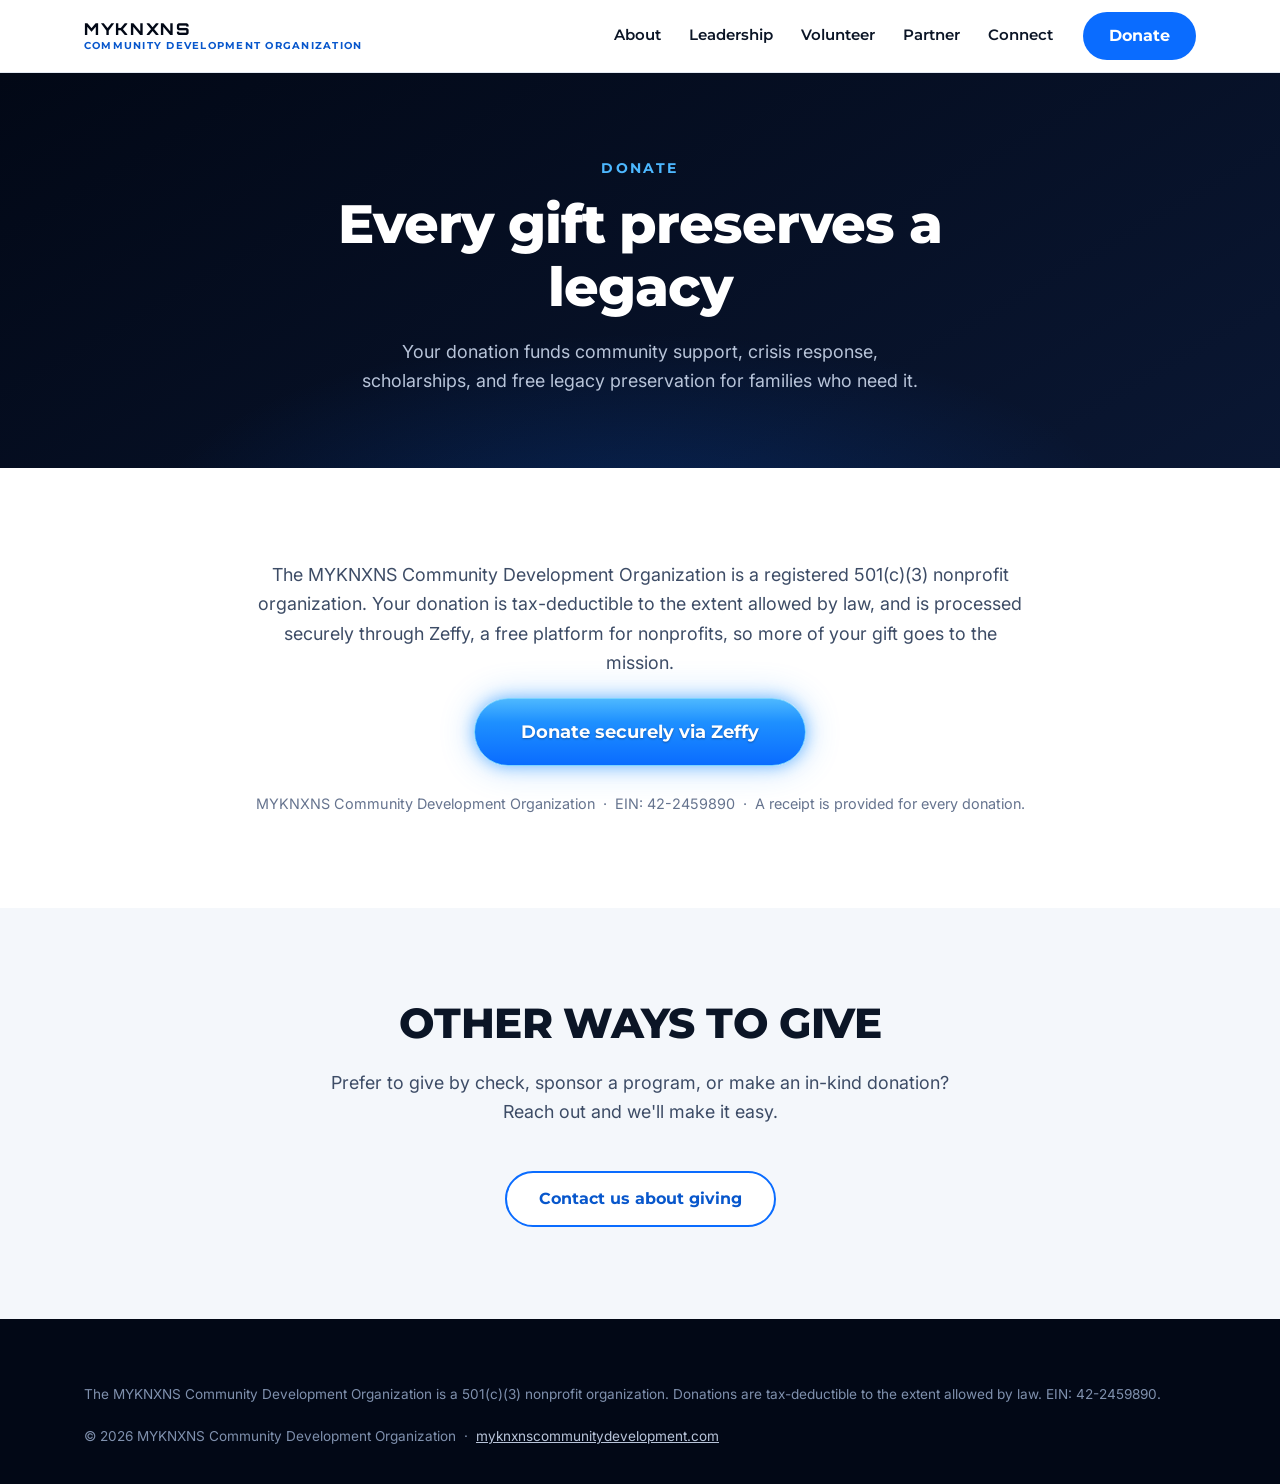
==== donate.html @ 2ae67f0f "Add files via upload" ====
<!DOCTYPE html>
<html lang="en">
<head>
<meta charset="UTF-8">
<meta name="viewport" content="width=device-width, initial-scale=1.0">
<title>Donate | MYKNXNS C.D.O.</title>
<meta name="description" content="Support the MYKNXNS Community Development Organization. Your tax-deductible gift funds community programs, scholarships, and legacy preservation.">
<link rel="preconnect" href="https://fonts.googleapis.com">
<link rel="preconnect" href="https://fonts.gstatic.com" crossorigin>
<link href="https://fonts.googleapis.com/css2?family=Inter:wght@400;500;600&family=Montserrat:wght@600;700;800&family=Orbitron:wght@600;800&display=swap" rel="stylesheet">
<link rel="stylesheet" href="styles.css">
<link rel="icon" href="data:image/svg+xml,%3Csvg xmlns='http://www.w3.org/2000/svg' viewBox='0 0 32 32'%3E%3Crect width='32' height='32' rx='7' fill='%23020816'/%3E%3Ccircle cx='16' cy='16' r='6' fill='none' stroke='%234DB8FF' stroke-width='2'/%3E%3Ccircle cx='16' cy='16' r='2' fill='%23DDF4FF'/%3E%3Ccircle cx='26' cy='8' r='2' fill='%231E90FF'/%3E%3Ccircle cx='6' cy='24' r='2' fill='%231E90FF'/%3E%3Cpath d='M20 12 24.5 9.5M12 20 7.5 22.5' stroke='%231E90FF' stroke-width='1.5'/%3E%3C/svg%3E">
</head>
<body>

<a class="skip-link" href="#main">Skip to content</a>

<header class="nav" id="top">
  <div class="nav-inner">
    <a class="brand" href="index.html" aria-label="MYKNXNS Community Development Organization home">
      <span class="brand-text">
        <span class="brand-name">MYKNXNS</span>
        <span class="brand-sub brand-sub-full">Community Development Organization</span>
        <span class="brand-sub brand-sub-abbr">C.D.O.</span>
      </span>
    </a>
    <nav class="nav-links" id="navLinks" aria-label="Main navigation">
      <a href="index.html#about">About</a>
      <a href="index.html#leadership">Leadership</a>
      <a href="get-involved.html?type=volunteer">Volunteer</a>
      <a href="get-involved.html?type=partner">Partner</a>
      <a href="index.html#connect">Connect</a>
    </nav>
    <div class="nav-actions">
      <a class="btn btn-primary btn-nav" href="donate.html">Donate</a>
      <button class="nav-toggle" id="navToggle" aria-expanded="false" aria-controls="navLinks" aria-label="Open menu">
        <span></span><span></span><span></span>
      </button>
    </div>
  </div>
</header>

<main id="main">

<!-- ============================================================
     DONATE - EDIT: paste your real Zeffy donation-form link in
     the href on the big button below.
     ============================================================ -->
<section class="page-hero">
  <div class="container narrow center">
    <p class="kicker kicker-light">Donate</p>
    <h1 class="page-title">Every gift preserves a legacy</h1>
    <p class="page-lede">
      Your donation funds community support, crisis response, scholarships,
      and free legacy preservation for families who need it.
    </p>
  </div>
</section>

<section class="section">
  <div class="container narrow center">
    <p class="lead">
      The MYKNXNS Community Development Organization is a registered 501(c)(3)
      nonprofit organization. Your donation is tax-deductible to the extent
      allowed by law, and is processed securely through Zeffy, a free platform
      for nonprofits, so more of your gift goes to the mission.
    </p>
    <a class="btn btn-glow btn-lg" href="https://www.zeffy.com/donation-form/REPLACE-WITH-YOUR-FORM" target="_blank" rel="noopener">Donate securely via Zeffy</a>
    <p class="donate-fine donate-fine-dark">MYKNXNS Community Development Organization &nbsp;·&nbsp; EIN: 42-2459890 &nbsp;·&nbsp; A receipt is provided for every donation.</p>
  </div>
</section>

<section class="section section-soft">
  <div class="container narrow center">
    <h2>Other ways to give</h2>
    <p class="section-intro" style="margin-left:auto;margin-right:auto;">
      Prefer to give by check, sponsor a program, or make an in-kind donation?
      Reach out and we'll make it easy.
    </p>
    <a class="btn btn-outline" href="mailto:myknxnscdo@gmail.com?subject=Giving%20to%20the%20MYKNXNS%20C.D.O.">Contact us about giving</a>
  </div>
</section>

</main>

<footer class="footer">
  <div class="container footer-legal footer-legal-solo">
    <p>The MYKNXNS Community Development Organization is a 501(c)(3) nonprofit organization.
    Donations are tax-deductible to the extent allowed by law. EIN: 42-2459890.</p>
    <p>&copy; <span id="year">2026</span> MYKNXNS Community Development Organization &nbsp;·&nbsp; <a class="footer-link" href="index.html">myknxnscommunitydevelopment.com</a></p>
  </div>
</footer>

<script src="script.js"></script>
</body>
</html>
---- styles.css ----
/* ============================================================
   MYKNXNS FOUNDATION - styles
   Colors and fonts live here. Content lives in the .html files.
   ============================================================ */

:root {
  /* Brand - MYKNXNS electric blue system */
  --blue: #0A6CFF;
  --blue-bright: #1E90FF;
  --blue-holo: #4DB8FF;
  --blue-pale: #E8F1FF;
  --blue-ink: #0857CC;

  /* Dark surfaces (hero, footer) */
  --navy-deep: #020816;
  --navy: #0A1733;
  --navy-panel: #061229;

  /* Light surfaces (body) */
  --bg: #FFFFFF;
  --bg-soft: #F4F7FB;
  --ink: #0B1526;
  --ink-sub: #3D4C66;
  --ink-muted: #66748F;
  --line: #E3E9F2;

  --radius: 16px;
  --radius-lg: 24px;
  --shadow-card: 0 2px 6px rgba(11, 21, 38, .05), 0 12px 32px rgba(11, 21, 38, .07);
  --shadow-card-hover: 0 4px 10px rgba(11, 21, 38, .07), 0 20px 44px rgba(10, 108, 255, .14);

  --font-display: "Montserrat", "Segoe UI", sans-serif;
  --font-body: "Inter", "Segoe UI", sans-serif;
  --font-mark: "Orbitron", "Montserrat", sans-serif;
}

* { margin: 0; padding: 0; box-sizing: border-box; }

html { scroll-behavior: smooth; scroll-padding-top: 84px; }

body {
  font-family: var(--font-body);
  color: var(--ink);
  background: var(--bg);
  line-height: 1.65;
  font-size: 17px;
  -webkit-font-smoothing: antialiased;
}

img, svg, video { max-width: 100%; display: block; }

/* ---------- Accessibility ---------- */
.skip-link {
  position: absolute; left: -9999px; top: 0;
  background: var(--blue); color: #fff; padding: 10px 18px;
  border-radius: 0 0 10px 0; z-index: 100; font-weight: 600;
}
.skip-link:focus { left: 0; }

a:focus-visible, button:focus-visible, input:focus-visible, textarea:focus-visible {
  outline: 3px solid var(--blue-bright);
  outline-offset: 3px;
  border-radius: 6px;
}

@media (prefers-reduced-motion: reduce) {
  *, *::before, *::after { animation: none !important; transition: none !important; }
  html { scroll-behavior: auto; }
}

/* ---------- Type ---------- */
h1, h2, h3, h4 { font-family: var(--font-display); line-height: 1.15; }

h1 {
  font-size: clamp(2.6rem, 6.5vw, 4.4rem);
  font-weight: 800;
  letter-spacing: -0.02em;
}

h2 {
  font-size: clamp(1.8rem, 3.6vw, 2.6rem);
  font-weight: 800;
  letter-spacing: -0.015em;
  text-transform: uppercase;
  margin-bottom: 20px;
}

h3 { font-size: 1.25rem; font-weight: 700; margin-bottom: 10px; }

.kicker {
  font-family: var(--font-display);
  font-size: .85rem;
  font-weight: 700;
  letter-spacing: .16em;
  text-transform: uppercase;
  color: var(--blue-ink);
  margin-bottom: 14px;
}
.kicker-light { color: var(--blue-holo); }

.lead { font-size: 1.12rem; color: var(--ink-sub); margin-bottom: 20px; }

.section-intro {
  font-size: 1.12rem; color: var(--ink-sub);
  max-width: 640px; margin-bottom: 44px;
}

/* ---------- Layout ---------- */
.container { max-width: 1160px; margin: 0 auto; padding: 0 24px; }
.container.narrow { max-width: 820px; }
.center { text-align: center; }
.center .section-intro { margin-left: auto; margin-right: auto; }

.section { padding: 92px 0; }
.section-soft { background: var(--bg-soft); }

/* ---------- Buttons ---------- */
.btn {
  display: inline-block;
  font-family: var(--font-display);
  font-weight: 700;
  font-size: 1rem;
  text-decoration: none;
  border-radius: 999px;
  padding: 16px 34px;
  min-height: 56px;
  line-height: 1.5;
  text-align: center;
  transition: transform .18s ease, box-shadow .18s ease, background .18s ease, color .18s ease;
  cursor: pointer;
  border: none;
}
.btn:hover { transform: translateY(-2px); }
.btn:active { transform: translateY(0); }

.btn-primary {
  background: var(--blue);
  color: #fff;
}
.btn-primary:hover { background: var(--blue-ink); box-shadow: 0 10px 26px rgba(10, 108, 255, .3); }

.btn-glow {
  background: linear-gradient(180deg, #4DB8FF 0%, #1E90FF 35%, #0A6CFF 100%);
  color: #fff;
  border: 1px solid #7AD3FF;
  box-shadow: 0 0 15px rgba(30, 144, 255, .55), 0 0 35px rgba(30, 144, 255, .3);
  text-shadow: 0 1px 2px rgba(2, 8, 22, .35);
}
.btn-glow:hover {
  box-shadow: 0 0 18px rgba(30, 144, 255, .8), 0 0 44px rgba(77, 184, 255, .45);
}

.btn-ghost {
  background: rgba(255, 255, 255, .04);
  color: #fff;
  border: 1.5px solid rgba(77, 184, 255, .55);
}
.btn-ghost:hover { background: rgba(30, 144, 255, .16); border-color: var(--blue-holo); }

.btn-outline {
  background: #fff;
  color: var(--blue-ink);
  border: 2px solid var(--blue);
  padding: 14px 32px;
}
.btn-outline:hover { background: var(--blue-pale); }

.btn-lg { font-size: 1.1rem; padding: 20px 46px; }
.btn-nav { min-height: 0; padding: 12px 26px; }

/* ---------- Navigation ---------- */
.nav {
  position: sticky; top: 0; z-index: 50;
  background: rgba(255, 255, 255, .92);
  backdrop-filter: blur(12px);
  border-bottom: 1px solid var(--line);
}
.nav-inner {
  max-width: 1160px; margin: 0 auto; padding: 12px 24px;
  display: flex; align-items: center; gap: 28px;
}
.brand { display: flex; align-items: center; gap: 12px; text-decoration: none; }
.brand-mark { display: grid; place-items: center; }
.brand-text { display: flex; flex-direction: column; line-height: 1.05; }
.brand-name {
  font-family: var(--font-mark);
  font-weight: 800;
  font-size: 1.02rem;
  letter-spacing: .1em;
  color: var(--navy-deep);
}
.brand-sub {
  font-family: var(--font-display);
  font-weight: 700;
  font-size: .6rem;
  letter-spacing: .13em;
  text-transform: uppercase;
  color: var(--blue-ink);
  margin-top: 2px;
}
.brand-sub-abbr { display: none; letter-spacing: .3em; }
.brand-name-light { color: #fff; font-family: var(--font-mark); font-weight: 800; letter-spacing: .1em; font-size: 1.15rem; }
.brand-sub-light { display: block; color: var(--blue-holo); font-family: var(--font-display); font-weight: 700; font-size: .64rem; letter-spacing: .13em; text-transform: uppercase; margin-top: 4px; }

.nav-links { display: flex; gap: 24px; margin-left: auto; }
.nav-links a {
  font-family: var(--font-display);
  font-weight: 600; font-size: .95rem;
  color: var(--ink); text-decoration: none;
  padding: 8px 2px;
  border-bottom: 2px solid transparent;
  transition: color .15s ease, border-color .15s ease;
}
.nav-links a:hover { color: var(--blue-ink); border-bottom-color: var(--blue); }

.nav-actions { display: flex; align-items: center; gap: 14px; }

.nav-toggle {
  display: none;
  background: none; border: none;
  width: 44px; height: 44px;
  flex-direction: column; justify-content: center; align-items: center; gap: 5px;
}
.nav-toggle span {
  display: block; width: 24px; height: 2.5px;
  background: var(--ink); border-radius: 2px;
  transition: transform .2s ease, opacity .2s ease;
}
.nav-toggle[aria-expanded="true"] span:nth-child(1) { transform: translateY(7.5px) rotate(45deg); }
.nav-toggle[aria-expanded="true"] span:nth-child(2) { opacity: 0; }
.nav-toggle[aria-expanded="true"] span:nth-child(3) { transform: translateY(-7.5px) rotate(-45deg); }

/* ---------- Hero (homepage, video-ready) ---------- */
.hero {
  position: relative;
  background: linear-gradient(150deg, var(--navy-deep) 0%, var(--navy) 100%);
  color: #fff;
  overflow: hidden;
}
.hero-video {
  position: absolute; inset: 0;
  width: 100%; height: 100%;
  object-fit: cover;
  opacity: .38;
}
.hero-sky {
  position: absolute; inset: 0;
  display: flex; justify-content: flex-end;
  pointer-events: none;
}
.constellation {
  width: min(62vw, 760px);
  height: 100%;
  opacity: .5;
}
.c-lines path { stroke-opacity: .4; }
.c-nodes circle { filter: drop-shadow(0 0 6px rgba(30, 144, 255, .9)); }
.c-core { filter: drop-shadow(0 0 10px rgba(221, 244, 255, .95)); }
.c-core-ring { filter: drop-shadow(0 0 8px rgba(77, 184, 255, .8)); animation: pulse 4.5s ease-in-out infinite; transform-origin: 450px 320px; }
.c-core-ring2 { animation: pulse 4.5s ease-in-out 1s infinite; transform-origin: 450px 320px; }

@keyframes pulse {
  0%, 100% { transform: scale(1); opacity: 1; }
  50% { transform: scale(1.07); opacity: .75; }
}

.hero-inner {
  position: relative;
  max-width: 1160px; margin: 0 auto;
  padding: clamp(88px, 12vw, 150px) 24px;
}
.hero-eyebrow {
  font-family: var(--font-display);
  font-size: .85rem; font-weight: 700;
  letter-spacing: .18em; text-transform: uppercase;
  color: var(--blue-holo);
  margin-bottom: 22px;
}
.hero h1 { color: #fff; margin-bottom: 26px; text-wrap: balance; }
.hero-lede {
  max-width: 560px;
  font-size: 1.18rem;
  color: #B8C4D9;
  margin-bottom: 40px;
}
.hero-cta { display: flex; gap: 16px; flex-wrap: wrap; }

/* ---------- Page hero (donate / get-involved) ---------- */
.page-hero {
  background: linear-gradient(150deg, var(--navy-deep) 0%, var(--navy) 100%);
  color: #fff;
  padding: 84px 0 72px;
  position: relative;
  overflow: hidden;
}
.page-hero::after {
  content: "";
  position: absolute; inset: 0;
  background: radial-gradient(ellipse 55% 70% at 50% 115%, rgba(10, 108, 255, .2), transparent 70%);
  pointer-events: none;
}
.page-hero .container { position: relative; z-index: 1; }
.page-title { font-size: clamp(2.1rem, 5vw, 3.4rem); color: #fff; margin-bottom: 18px; }
.page-lede { max-width: 560px; margin: 0 auto; color: #B8C4D9; font-size: 1.12rem; }

/* ---------- Cards (shared) ---------- */
.cards {
  display: grid;
  grid-template-columns: repeat(3, 1fr);
  gap: 26px;
}
.card {
  background: #fff;
  border: 1px solid var(--line);
  border-radius: var(--radius-lg);
  box-shadow: var(--shadow-card);
  padding: 32px 28px;
  transition: transform .2s ease, box-shadow .2s ease, border-color .2s ease;
}
.card:hover {
  transform: translateY(-4px);
  box-shadow: var(--shadow-card-hover);
  border-color: rgba(10, 108, 255, .35);
}
.card p { color: var(--ink-sub); font-size: .99rem; }
.cards-one { grid-template-columns: minmax(0, 760px); justify-content: center; }

/* ---------- Core values tabs ---------- */
.values {
  display: grid;
  grid-template-columns: 260px 1fr;
  gap: 32px;
  align-items: start;
}
.values-tabs { display: flex; flex-direction: column; gap: 10px; }
.value-tab {
  font-family: var(--font-display);
  font-weight: 700;
  font-size: 1.05rem;
  text-align: left;
  background: #fff;
  color: var(--ink);
  border: 1px solid var(--line);
  border-left: 4px solid transparent;
  border-radius: 12px;
  padding: 16px 20px;
  cursor: pointer;
  transition: border-color .15s ease, color .15s ease, background .15s ease;
}
.value-tab:hover { border-color: rgba(10, 108, 255, .4); color: var(--blue-ink); }
.value-tab.active {
  border-left-color: var(--blue);
  color: var(--blue-ink);
  background: var(--blue-pale);
  border-top-color: rgba(10, 108, 255, .25);
  border-right-color: rgba(10, 108, 255, .25);
  border-bottom-color: rgba(10, 108, 255, .25);
}
.value-panel {
  display: none;
  background: #fff;
  border: 1px solid var(--line);
  border-radius: var(--radius-lg);
  box-shadow: var(--shadow-card);
  padding: 40px;
  grid-template-columns: auto 1fr;
  gap: 30px;
  align-items: center;
  min-height: 240px;
}
.value-panel.active { display: grid; }
.value-visual {
  width: 128px; height: 128px;
  border-radius: 20px;
  background: linear-gradient(150deg, var(--navy-deep), var(--navy));
  color: var(--blue-holo);
  display: grid; place-items: center;
}
.value-visual svg { width: 60px; height: 60px; filter: drop-shadow(0 0 8px rgba(77, 184, 255, .7)); }
.value-text h3 { font-size: 1.45rem; }
.value-text p { color: var(--ink-sub); font-size: 1.05rem; max-width: 560px; }
.value-principle {
  margin-top: 14px;
  padding: 10px 16px;
  border-left: 3px solid var(--blue);
  background: var(--blue-pale);
  border-radius: 0 10px 10px 0;
  color: var(--blue-ink) !important;
  font-weight: 600;
  font-size: .98rem !important;
}

/* ---------- Recent activities ---------- */
.activity-card { padding: 0 0 26px; overflow: hidden; }
.activity-card h3, .activity-card p { padding: 0 26px; }
.activity-img {
  height: 190px;
  background: linear-gradient(150deg, var(--navy-deep), var(--navy));
  color: #7F90AD;
  display: grid; place-items: center;
  font-family: var(--font-display);
  font-size: .85rem; font-weight: 600;
  letter-spacing: .08em; text-transform: uppercase;
  margin-bottom: 20px;
}
.activity-tag {
  padding: 0 26px;
  font-family: var(--font-display);
  font-size: .78rem; font-weight: 700;
  letter-spacing: .14em; text-transform: uppercase;
  color: var(--blue-ink);
  margin-bottom: 6px;
}
.activity-featured {
  display: grid;
  grid-template-columns: 5fr 7fr;
  padding: 0;
  align-items: stretch;
}
.activity-featured .activity-img { height: 100%; min-height: 250px; margin-bottom: 0; }
.activity-featured .activity-body { padding: 34px 36px; }
.activity-featured .activity-body h3,
.activity-featured .activity-body p,
.activity-featured .activity-body .activity-tag { padding: 0; }
.activity-featured h3 { font-size: 1.4rem; }

/* ---------- Accomplishments band ---------- */
.impact-band {
  background: linear-gradient(150deg, var(--navy-deep) 0%, var(--navy) 100%);
  color: #fff;
  padding: 92px 0;
  position: relative;
  overflow: hidden;
}
.impact-band::before {
  content: "";
  position: absolute; inset: 0;
  background: radial-gradient(ellipse 50% 60% at 50% 0%, rgba(30, 144, 255, .14), transparent 70%);
  pointer-events: none;
}
.impact-band .container { position: relative; z-index: 1; }
.impact-band h2 { color: #fff; }
.impact-grid {
  margin-top: 42px;
  display: grid;
  grid-template-columns: repeat(4, 1fr);
  gap: 22px;
}
.impact-item {
  background: rgba(6, 18, 41, .8);
  border: 1px solid rgba(10, 108, 255, .35);
  border-radius: var(--radius);
  padding: 28px 24px;
  text-align: center;
}
.impact-num {
  display: block;
  font-family: var(--font-display);
  font-size: clamp(2rem, 4vw, 2.8rem);
  font-weight: 800;
  color: var(--blue-holo);
  line-height: 1.1;
  margin-bottom: 8px;
}
.impact-label { color: #B8C4D9; font-size: .95rem; }
.impact-note { margin-top: 26px; color: #7F90AD; font-size: .92rem; }

/* ---------- Where your gift goes (day-one band) ---------- */
.give-grid {
  margin-top: 42px;
  display: grid;
  grid-template-columns: repeat(2, 1fr);
  gap: 22px;
}
.give-item {
  background: rgba(6, 18, 41, .8);
  border: 1px solid rgba(10, 108, 255, .35);
  border-radius: var(--radius);
  padding: 30px 28px;
}
.give-item h3 { color: #fff; font-size: 1.12rem; }
.give-item p { color: #B8C4D9; font-size: .96rem; }
.give-sub { color: var(--blue-holo) !important; font-weight: 600; margin-bottom: 8px; }
.give-icon {
  display: grid; place-items: center;
  width: 48px; height: 48px;
  border-radius: 12px;
  background: rgba(10, 108, 255, .18);
  color: var(--blue-holo);
  margin-bottom: 18px;
}
.give-icon svg { width: 26px; height: 26px; filter: drop-shadow(0 0 6px rgba(77, 184, 255, .6)); }

/* ---------- Partners ---------- */
.partners-row {
  display: flex; flex-wrap: wrap; justify-content: center;
  gap: 22px;
  margin-bottom: 44px;
}
.partner-slot {
  width: 170px; height: 84px;
  border: 1.5px dashed var(--line);
  border-radius: 12px;
  background: var(--bg-soft);
  color: var(--ink-muted);
  display: grid; place-items: center;
  font-family: var(--font-display);
  font-size: .82rem; font-weight: 600;
  letter-spacing: .06em; text-transform: uppercase;
}
.partner-slot img { max-height: 60px; width: auto; }

/* ---------- Leadership ---------- */
.leader-card { text-align: center; }
.leader-photo {
  width: 120px; height: 120px;
  border-radius: 50%;
  margin: 0 auto 20px;
  background: linear-gradient(150deg, var(--navy-deep), var(--navy));
  border: 3px solid var(--blue-pale);
  color: #7F90AD;
  display: grid; place-items: center;
  font-family: var(--font-display);
  font-size: .8rem; font-weight: 600;
  letter-spacing: .08em; text-transform: uppercase;
  overflow: hidden;
}
.leader-photo img { width: 100%; height: 100%; object-fit: cover; }
.leader-title {
  font-family: var(--font-display);
  font-weight: 700; font-size: .88rem;
  letter-spacing: .1em; text-transform: uppercase;
  color: var(--blue-ink);
  margin-bottom: 12px;
}

/* ---------- Leadership feature (founder) ---------- */
.leader-feature {
  display: grid;
  grid-template-columns: 340px 1fr;
  gap: 44px;
  align-items: start;
  padding: 44px;
}
.leader-feature-photo { text-align: center; }
.leader-feature-photo img {
  width: 100%;
  border-radius: 18px;
  margin-bottom: 18px;
}
.leader-name {
  font-family: var(--font-display);
  font-weight: 800;
  font-size: 1.3rem;
  color: var(--ink);
}
.leader-feature-photo .leader-title { margin-bottom: 0; margin-top: 2px; }
.leader-feature-text p { color: var(--ink-sub); font-size: 1.03rem; margin-bottom: 18px; }
.leader-quote {
  font-family: var(--font-display);
  font-weight: 700;
  font-size: 1.5rem;
  line-height: 1.3;
  color: var(--ink) !important;
  margin-bottom: 22px !important;
}
.leader-quote span {
  display: block;
  margin-top: 8px;
  font-family: var(--font-body);
  font-weight: 600;
  font-size: .85rem;
  letter-spacing: .12em;
  text-transform: uppercase;
  color: var(--blue-ink);
}
.leader-calling {
  font-weight: 600;
  color: var(--ink) !important;
  border-top: 1px solid var(--line);
  padding-top: 18px;
  margin-bottom: 0 !important;
}

/* ---------- Media grid ---------- */
.media-grid {
  display: grid;
  grid-template-columns: repeat(3, 1fr);
  gap: 22px;
}
.media-tile {
  aspect-ratio: 16 / 10;
  border-radius: var(--radius);
  background: linear-gradient(150deg, var(--navy-deep), var(--navy));
  color: #7F90AD;
  display: grid; place-items: center;
  font-family: var(--font-display);
  font-size: .85rem; font-weight: 600;
  letter-spacing: .08em; text-transform: uppercase;
  overflow: hidden;
  transition: transform .2s ease, box-shadow .2s ease;
}
.media-tile:hover { transform: translateY(-3px); box-shadow: var(--shadow-card-hover); }
.media-tile img, .media-tile video { width: 100%; height: 100%; object-fit: cover; }

/* ---------- Forms (get-involved) ---------- */
.form-wrap { max-width: 680px; }
.contact-form {
  background: #fff;
  border: 1px solid var(--line);
  border-radius: var(--radius-lg);
  box-shadow: var(--shadow-card);
  padding: 44px;
}
.form-row { margin-bottom: 24px; }
.form-row-2 { display: grid; grid-template-columns: 1fr 1fr; gap: 20px; }
.contact-form label, .form-label {
  display: block;
  font-family: var(--font-display);
  font-weight: 700; font-size: .9rem;
  margin-bottom: 8px;
  color: var(--ink);
}
.contact-form input[type="text"],
.contact-form input[type="email"],
.contact-form input[type="tel"],
.contact-form textarea {
  width: 100%;
  font-family: var(--font-body);
  font-size: 1rem;
  color: var(--ink);
  background: var(--bg-soft);
  border: 1.5px solid var(--line);
  border-radius: 12px;
  padding: 14px 16px;
  transition: border-color .15s ease, background .15s ease;
}
.contact-form input:focus, .contact-form textarea:focus {
  border-color: var(--blue);
  background: #fff;
  outline: none;
  box-shadow: 0 0 0 4px rgba(10, 108, 255, .12);
}
.radio-row { display: flex; gap: 12px; flex-wrap: wrap; }
.radio-pill { position: relative; }
.radio-pill input { position: absolute; opacity: 0; inset: 0; cursor: pointer; }
.radio-pill span {
  display: inline-block;
  font-family: var(--font-display);
  font-weight: 600; font-size: .95rem;
  padding: 12px 24px;
  border-radius: 999px;
  border: 1.5px solid var(--line);
  background: var(--bg-soft);
  color: var(--ink-sub);
  cursor: pointer;
  transition: background .15s ease, border-color .15s ease, color .15s ease;
}
.radio-pill input:checked + span {
  background: var(--blue-pale);
  border-color: var(--blue);
  color: var(--blue-ink);
}
.radio-pill input:focus-visible + span { outline: 3px solid var(--blue-bright); outline-offset: 2px; }
.form-submit { width: 100%; margin-top: 6px; }
.form-fine { margin-top: 20px; text-align: center; color: var(--ink-muted); font-size: .92rem; }
.form-fine a { color: var(--blue-ink); font-weight: 600; }

/* ---------- Donate fine print ---------- */
.donate-fine { margin-top: 26px; color: #7F90AD; font-size: .9rem; }
.donate-fine-dark { color: var(--ink-muted); }

/* ---------- Footer ---------- */
.footer {
  background: var(--navy-deep);
  color: #B8C4D9;
  padding: 64px 0 36px;
}
.footer-grid {
  display: grid;
  grid-template-columns: 2fr 1fr 1.3fr;
  gap: 44px;
  padding-bottom: 44px;
  border-bottom: 1px solid rgba(184, 196, 217, .15);
}
.footer-brand p { margin-top: 14px; font-size: .95rem; max-width: 300px; color: #7F90AD; }
.footer-col { display: flex; flex-direction: column; gap: 10px; }
.footer-col h4 {
  color: #fff; font-size: .85rem; font-weight: 700;
  letter-spacing: .14em; text-transform: uppercase;
  margin-bottom: 6px;
}
.footer-col a { color: #B8C4D9; text-decoration: none; font-size: .95rem; }
.footer-col a:hover { color: var(--blue-holo); }
.social-row { display: flex; gap: 14px; margin-bottom: 6px; }
.social-row a {
  display: grid; place-items: center;
  width: 44px; height: 44px;
  border-radius: 50%;
  border: 1.5px solid rgba(77, 184, 255, .4);
  color: #B8C4D9;
  transition: color .15s ease, border-color .15s ease, background .15s ease;
}
.social-row a:hover { color: var(--blue-holo); border-color: var(--blue-holo); background: rgba(30, 144, 255, .12); }
.footer-legal {
  padding-top: 28px;
  display: flex; justify-content: space-between; gap: 20px; flex-wrap: wrap;
  font-size: .85rem; color: #7F90AD;
}
.footer-legal-solo { padding-top: 0; border-top: none; }
.footer-link { color: #B8C4D9; }
.footer-link:hover { color: var(--blue-holo); }

/* ---------- Reveal on scroll ---------- */
.reveal { opacity: 0; transform: translateY(22px); transition: opacity .6s ease, transform .6s ease; }
.reveal.in { opacity: 1; transform: none; }

/* ---------- Responsive ---------- */
@media (max-width: 900px) {
  .cards { grid-template-columns: repeat(2, 1fr); }
  .cards-one { grid-template-columns: minmax(0, 760px); }
  .leader-feature { grid-template-columns: 1fr; gap: 28px; }
  .leader-feature-photo img { max-width: 320px; margin-left: auto; margin-right: auto; }
  .values { grid-template-columns: 1fr; }
  .values-tabs { flex-direction: row; flex-wrap: wrap; }
  .value-tab { border-left: 1.5px solid var(--line); border-bottom: 4px solid transparent; }
  .value-tab.active { border-bottom-color: var(--blue); border-left-color: rgba(10, 108, 255, .25); }
  .impact-grid { grid-template-columns: repeat(2, 1fr); }
  .media-grid { grid-template-columns: repeat(2, 1fr); }
  .footer-grid { grid-template-columns: 1fr 1fr; }
}

@media (max-width: 680px) {
  .section { padding: 64px 0; }
  .nav-links {
    display: none;
    position: absolute; top: 100%; left: 0; right: 0;
    background: #fff;
    border-bottom: 1px solid var(--line);
    flex-direction: column; gap: 0;
    padding: 8px 24px 16px;
    box-shadow: 0 16px 32px rgba(11, 21, 38, .08);
  }
  .nav-links.open { display: flex; }
  .nav-links a { padding: 14px 4px; border-bottom: 1px solid var(--line); }
  .nav-links a:last-child { border-bottom: none; }
  .nav-toggle { display: flex; }
  .brand-sub-full { display: none; }
  .brand-sub-abbr { display: block; }
  .cards { grid-template-columns: 1fr; }
  .cards-one { grid-template-columns: 1fr; }
  .give-grid { grid-template-columns: 1fr; }
  .activity-featured { grid-template-columns: 1fr; }
  .activity-featured .activity-img { min-height: 190px; }
  .activity-featured .activity-body { padding: 26px 22px; }
  .leader-feature { padding: 26px 22px; }
  .constellation { width: 100vw; opacity: .3; }
  .hero-cta .btn { width: 100%; }
  .value-panel { grid-template-columns: 1fr; text-align: center; padding: 30px 24px; }
  .value-visual { margin: 0 auto; }
  .impact-grid { grid-template-columns: 1fr; }
  .media-grid { grid-template-columns: 1fr; }
  .form-row-2 { grid-template-columns: 1fr; }
  .contact-form { padding: 28px 22px; }
  .footer-grid { grid-template-columns: 1fr; gap: 32px; }
  .footer-legal { flex-direction: column; }
}
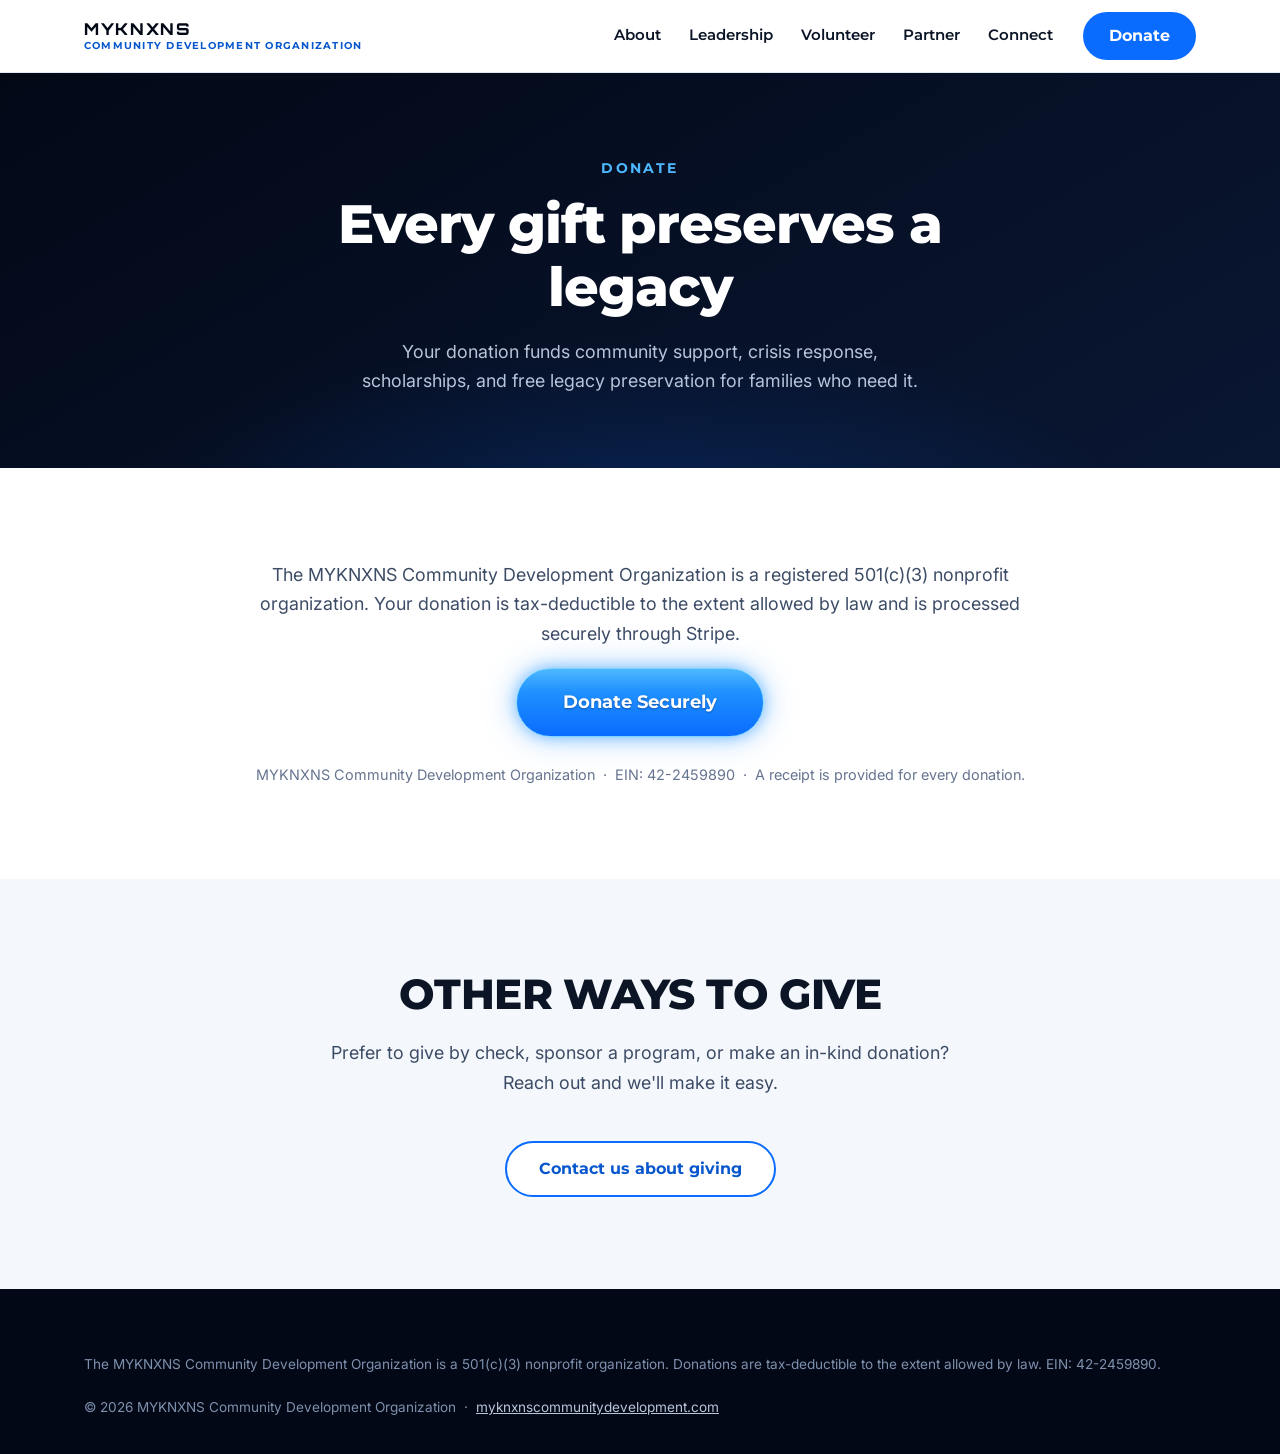
==== commit 06680077: "Update donate.html" ====
--- a/donate.html
+++ b/donate.html
@@ -62,10 +62,9 @@
     <p class="lead">
       The MYKNXNS Community Development Organization is a registered 501(c)(3)
       nonprofit organization. Your donation is tax-deductible to the extent
-      allowed by law, and is processed securely through Zeffy, a free platform
-      for nonprofits, so more of your gift goes to the mission.
+allowed by law and is processed securely through Stripe.
     </p>
-    <a class="btn btn-glow btn-lg" href="https://www.zeffy.com/donation-form/REPLACE-WITH-YOUR-FORM" target="_blank" rel="noopener">Donate securely via Zeffy</a>
+    <a class="btn btn-glow btn-lg" href="https://donate.stripe.com/dRm00i69R3DUduab8oaAw00" target="_blank" rel="noopener">Donate Securely</a>
     <p class="donate-fine donate-fine-dark">MYKNXNS Community Development Organization &nbsp;·&nbsp; EIN: 42-2459890 &nbsp;·&nbsp; A receipt is provided for every donation.</p>
   </div>
 </section>
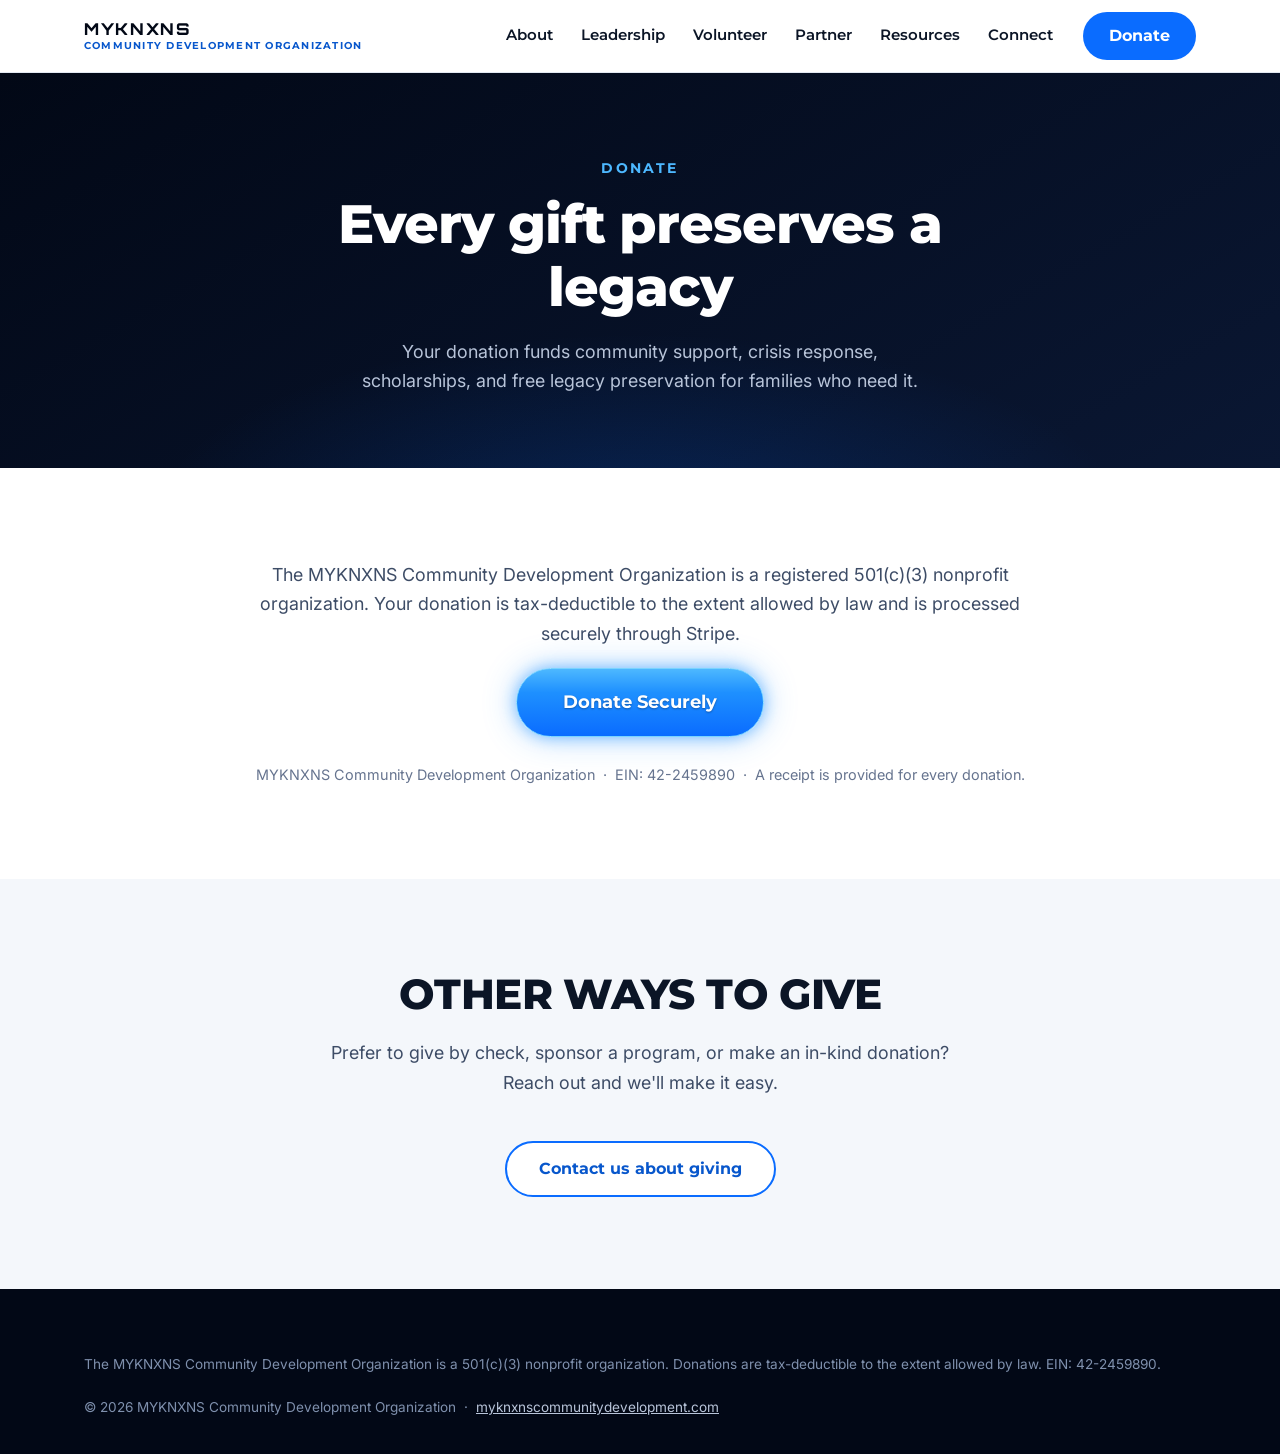
==== commit 47ab96d1: "Add Resources to Donate navigation" ====
--- a/donate.html
+++ b/donate.html
@@ -29,6 +29,7 @@
       <a href="index.html#leadership">Leadership</a>
       <a href="get-involved.html?type=volunteer">Volunteer</a>
       <a href="get-involved.html?type=partner">Partner</a>
+      <a href="resources.html">Resources</a>
       <a href="index.html#connect">Connect</a>
     </nav>
     <div class="nav-actions">
--- a/styles.css
+++ b/styles.css
@@ -765,3 +765,9 @@
   .footer-grid { grid-template-columns: 1fr; gap: 32px; }
   .footer-legal { flex-direction: column; }
 }
+
+
+/* Spacing between Resource document entries */
+.resource-item {
+  margin-bottom: 32px;
+}
